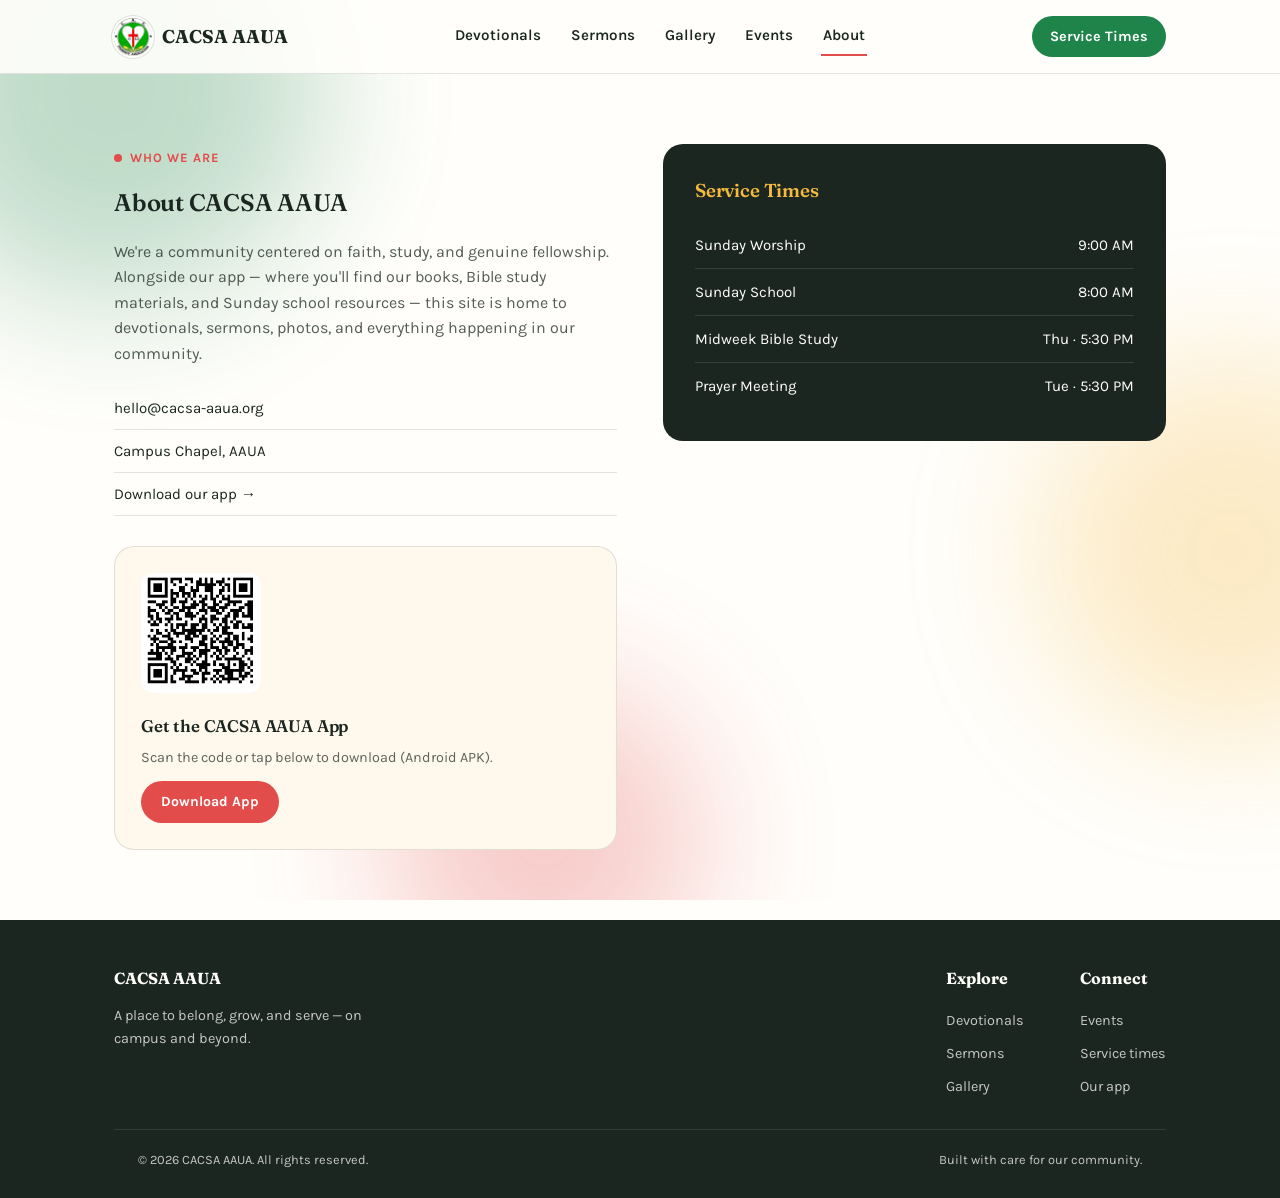
==== about-1.html @ 53dea5c8 "Add files via upload" ====
<!DOCTYPE html>
<html lang="en">
<head>
<meta charset="UTF-8">
<meta name="viewport" content="width=device-width, initial-scale=1.0">
<title>CACSA AAUA — About</title>
<link rel="icon" type="image/png" href="logo.png">
<script src="https://identity.netlify.com/v1/netlify-identity-widget.js"></script>
<link rel="preconnect" href="https://fonts.googleapis.com">
<link href="https://fonts.googleapis.com/css2?family=Fraunces:ital,opsz,wght@0,9..144,400;0,9..144,600;0,9..144,700;1,9..144,500&family=Karla:wght@400;500;600;700;800&display=swap" rel="stylesheet">
<link rel="stylesheet" href="style.css">
</head>
<body>
<div class="bg-anim"><span class="b1"></span><span class="b2"></span><span class="b3"></span></div>

<header class="site">
  <nav>
    <a href="index.html" class="brand"><img src="logo.png" alt="CACSA AAUA logo" class="brand-mark"> CACSA AAUA</a>
    <button class="menu-toggle" id="menuToggle" aria-label="Toggle menu" aria-expanded="false">☰</button>
    <div class="navlinks" id="navLinks">
      <a href="devotionals.html" class="">Devotionals</a>
      <a href="sermons.html" class="">Sermons</a>
      <a href="gallery.html" class="">Gallery</a>
      <a href="events.html" class="">Events</a>
      <a href="about.html" class="active">About</a>
    </div>
    <a href="about.html" class="nav-cta">Service Times</a>
  </nav>
</header>

<section>
  <div class="wrap about-grid">
    <div>
      <div class="eyebrow">Who we are</div>
      <h1 style="margin-bottom:16px;">About CACSA AAUA</h1>
      <p style="color:rgba(27,38,33,0.75); margin-bottom:20px;">We're a community centered on faith, study, and genuine fellowship. Alongside our app — where you'll find our books, Bible study materials, and Sunday school resources — this site is home to devotionals, sermons, photos, and everything happening in our community.</p>
      <div class="contact-list">
        <a href="mailto:hello@cacsa-aaua.org">hello@cacsa-aaua.org</a>
        <p>Campus Chapel, AAUA</p>
        <a href="https://github.com/eminowatosin0/CACSA-AAUA-APP/releases/download/v1.0/CACSA.AAUA.apk">Download our app →</a>
      </div>
      <div style="margin-top:30px; background:var(--paper); border:1px solid var(--line); border-radius:20px; padding:26px; display:flex; align-items:center; gap:20px; flex-wrap:wrap;">
        <img src="app-qr.jpg" alt="Scan to download the CACSA AAUA app" style="width:120px; height:120px; border-radius:12px; flex-shrink:0;">
        <div>
          <h3 style="font-size:1.05rem; margin-bottom:6px;">Get the CACSA AAUA App</h3>
          <p style="font-size:0.9rem; color:rgba(27,38,33,0.7); margin-bottom:12px;">Scan the code or tap below to download (Android APK).</p>
          <a href="https://github.com/eminowatosin0/CACSA-AAUA-APP/releases/download/v1.0/CACSA.AAUA.apk" class="btn btn-primary" style="padding:10px 20px; font-size:0.88rem;">Download App</a>
        </div>
      </div>
    </div>
    <div class="times-card">
      <h3>Service Times</h3>
      <div class="time-row"><span>Sunday Worship</span><span>9:00 AM</span></div>
      <div class="time-row"><span>Sunday School</span><span>8:00 AM</span></div>
      <div class="time-row"><span>Midweek Bible Study</span><span>Thu · 5:30 PM</span></div>
      <div class="time-row"><span>Prayer Meeting</span><span>Tue · 5:30 PM</span></div>
    </div>
  </div>
</section>

<footer>
  <div class="wrap">
    <div class="footer-inner">
      <div style="max-width:280px;">
        <h4>CACSA AAUA</h4>
        <p style="font-size:0.9rem;">A place to belong, grow, and serve — on campus and beyond.</p>
      </div>
      <div class="cols">
        <div>
          <h4>Explore</h4>
          <a href="devotionals.html">Devotionals</a>
          <a href="sermons.html">Sermons</a>
          <a href="gallery.html">Gallery</a>
        </div>
        <div>
          <h4>Connect</h4>
          <a href="events.html">Events</a>
          <a href="about.html">Service times</a>
          <a href="https://github.com/eminowatosin0/CACSA-AAUA-APP/releases/download/v1.0/CACSA.AAUA.apk">Our app</a>
        </div>
      </div>
    </div>
    <div class="wrap footer-bottom">
      <span>© 2026 CACSA AAUA. All rights reserved.</span>
      <span>Built with care for our community.</span>
    </div>
  </div>
</footer>

<script src="site.js"></script>
</body>
</html>
---- style.css ----
:root{
  --green:#1E8449;
  --green-dark:#146638;
  --red:#E24C4B;
  --gold:#F4B93D;
  --cream:#FFFEFB;
  --paper:#FFF8EC;
  --ink:#1B2621;
  --line: rgba(27,38,33,0.12);
}
*{box-sizing:border-box; margin:0; padding:0;}
html{scroll-behavior:smooth;}
body{
  background:var(--cream);
  color:var(--ink);
  font-family:'Karla', sans-serif;
  line-height:1.6;
  position:relative;
  overflow-x:hidden;
}
h1,h2,h3, .display{
  font-family:'Fraunces', serif;
  font-weight:600;
  letter-spacing:-0.01em;
}
a{color:inherit; text-decoration:none;}
img{max-width:100%; display:block;}
.wrap{max-width:1100px; margin:0 auto; padding:0 24px;}
a:focus-visible, button:focus-visible{ outline:3px solid var(--green); outline-offset:3px; }

/* Animated ambient background — three soft blobs in the logo's colors, drifting slowly */
.bg-anim{
  position:fixed; inset:0; z-index:-1; overflow:hidden; pointer-events:none;
}
.bg-anim span{
  position:absolute; border-radius:50%; filter:blur(70px); opacity:0.28;
}
.bg-anim .b1{ width:420px; height:420px; background:var(--green); top:-120px; left:-100px; animation:float1 22s ease-in-out infinite; }
.bg-anim .b2{ width:380px; height:380px; background:var(--gold); top:40%; right:-140px; animation:float2 26s ease-in-out infinite; }
.bg-anim .b3{ width:320px; height:320px; background:var(--red); bottom:-100px; left:30%; animation:float3 24s ease-in-out infinite; }
@keyframes float1{ 0%,100%{transform:translate(0,0);} 50%{transform:translate(60px,80px);} }
@keyframes float2{ 0%,100%{transform:translate(0,0);} 50%{transform:translate(-70px,60px);} }
@keyframes float3{ 0%,100%{transform:translate(0,0);} 50%{transform:translate(50px,-60px);} }
@media (prefers-reduced-motion: reduce){
  *{animation-duration:0.01ms !important; transition-duration:0.01ms !important;}
}

/* NAV */
header.site{ position:sticky; top:0; z-index:50; background:rgba(255,254,251,0.9); backdrop-filter:blur(8px); border-bottom:1px solid var(--line); }
nav{ display:flex; align-items:center; justify-content:space-between; padding:16px 24px; max-width:1100px; margin:0 auto; }
.brand{ display:flex; align-items:center; gap:10px; font-family:'Fraunces', serif; font-weight:700; font-size:1.15rem; }
.brand-mark{ width:38px; height:38px; border-radius:50%; object-fit:cover; flex-shrink:0; box-shadow:0 0 0 2px var(--cream), 0 0 0 3px var(--line); }
.navlinks{ display:flex; gap:26px; font-weight:600; font-size:0.95rem; }
.navlinks a{ padding:6px 2px; border-bottom:2px solid transparent; transition:border-color .2s; }
.navlinks a:hover, .navlinks a.active{ border-color:var(--red); }
.nav-cta{ background:var(--green); color:#fff; padding:9px 18px; border-radius:100px; font-weight:700; font-size:0.9rem; }
.menu-toggle{ display:none; background:none; border:none; font-size:1.6rem; cursor:pointer; color:var(--ink); }
@media (max-width:820px){
  .navlinks{ position:absolute; top:100%; left:0; right:0; background:var(--cream); flex-direction:column; gap:0; border-bottom:1px solid var(--line); max-height:0; overflow:hidden; transition:max-height .3s ease; }
  .navlinks.open{max-height:400px;}
  .navlinks a{ padding:14px 24px; border-bottom:1px solid var(--line); width:100%; }
  .menu-toggle{display:block;}
  .nav-cta{display:none;}
}

/* HERO */
.hero{ padding:64px 24px 50px; position:relative; }
.eyebrow{ display:inline-flex; align-items:center; gap:8px; font-weight:700; font-size:0.8rem; letter-spacing:0.08em; text-transform:uppercase; color:var(--red); margin-bottom:16px; }
.eyebrow::before{ content:''; width:8px; height:8px; border-radius:50%; background:var(--red); }
.hero h1{ font-size:clamp(2.2rem, 5vw, 3.4rem); line-height:1.08; margin-bottom:18px; }
.hero h1 em{ font-style:italic; color:var(--green); }
.hero p.lede{ font-size:1.1rem; color:rgba(27,38,33,0.75); max-width:52ch; margin-bottom:26px; }
.btn{ display:inline-block; padding:13px 26px; border-radius:100px; font-weight:700; font-size:0.95rem; transition:transform .15s ease, box-shadow .15s ease; }
.btn-primary{ background:var(--red); color:#fff; }
.btn-primary:hover{ transform:translateY(-2px); box-shadow:0 10px 24px rgba(226,76,75,0.35); }
.btn-ghost{ border:2px solid var(--ink); color:var(--ink); }
.btn-ghost:hover{ background:var(--ink); color:var(--cream); }

/* PAGE HUB — the nav cards linking to each section page */
.hub-grid{ display:grid; grid-template-columns:repeat(4,1fr); gap:20px; margin-top:10px; }
.hub-card{
  background:var(--paper); border:1px solid var(--line); border-radius:20px; padding:26px 22px;
  transition:transform .2s ease, box-shadow .2s ease, border-color .2s ease;
}
.hub-card:hover{ transform:translateY(-4px); box-shadow:0 16px 32px rgba(27,38,33,0.08); border-color:var(--green); }
.hub-card .ico{ width:44px; height:44px; border-radius:12px; display:flex; align-items:center; justify-content:center; font-size:1.3rem; margin-bottom:14px; color:#fff; }
.hub-card h3{ font-size:1.1rem; margin-bottom:6px; }
.hub-card p{ font-size:0.88rem; color:rgba(27,38,33,0.65); }
.hub-card .go{ display:inline-block; margin-top:12px; font-weight:700; font-size:0.85rem; color:var(--red); }
@media (max-width:820px){ .hub-grid{grid-template-columns:1fr 1fr;} }
@media (max-width:520px){ .hub-grid{grid-template-columns:1fr;} }

/* BULLETIN STRIP */
.bulletin{ background:var(--ink); color:var(--cream); padding:18px 0; overflow:hidden; border-top:1px solid rgba(255,255,255,0.1); border-bottom:1px solid rgba(255,255,255,0.1); }
.bulletin-track{ display:flex; gap:60px; white-space:nowrap; animation:scroll 28s linear infinite; width:max-content; }
@keyframes scroll{ from{transform:translateX(0);} to{transform:translateX(-50%);} }
.bulletin-item{ font-family:'Fraunces', serif; font-style:italic; font-size:1.02rem; opacity:0.95; }
.bulletin-item b{ font-style:normal; color:var(--gold); font-weight:700; }

/* SECTIONS */
section{ padding:70px 0; }
.page-head{ max-width:640px; margin-bottom:40px; }
.page-head h1{ font-size:clamp(1.9rem, 3.6vw, 2.6rem); }
.page-head p{ color:rgba(27,38,33,0.7); margin-top:10px; font-size:1.05rem; }
.alt{ background:var(--paper); }

/* Devotionals */
.card-grid{ display:grid; grid-template-columns:repeat(3,1fr); gap:22px; }
.devo-card{ background:var(--cream); border-radius:20px; padding:26px; border:1px solid var(--line); transition:transform .2s ease, box-shadow .2s ease; }
.devo-card:hover{ transform:translateY(-4px); box-shadow:0 16px 32px rgba(27,38,33,0.08); }
.devo-date{ font-size:0.8rem; font-weight:700; text-transform:uppercase; letter-spacing:0.06em; color:var(--green); margin-bottom:10px; }
.devo-card h3{ font-size:1.2rem; margin-bottom:8px; }
.devo-card p{ color:rgba(27,38,33,0.7); font-size:0.94rem; }

/* Sermons */
.sermon-list{ display:flex; flex-direction:column; border-top:1px solid var(--line); }
.sermon-row{ display:grid; grid-template-columns:56px 1fr auto; gap:20px; align-items:center; padding:20px 0; border-bottom:1px solid var(--line); }
.sermon-play{ width:52px; height:52px; border-radius:50%; background:var(--green); color:#fff; display:flex; align-items:center; justify-content:center; font-size:1.1rem; flex-shrink:0; }
.sermon-row h3{ font-size:1.1rem; margin-bottom:4px; }
.sermon-row p{ font-size:0.88rem; color:rgba(27,38,33,0.65); }
.sermon-right{ display:flex; flex-direction:column; align-items:flex-end; gap:8px; }
.sermon-tag{ font-size:0.78rem; font-weight:700; padding:6px 14px; border-radius:100px; background:var(--gold); color:var(--ink); white-space:nowrap; }
.telegram-btn{ display:inline-flex; align-items:center; gap:6px; font-size:0.82rem; font-weight:700; color:#fff; background:#229ED9; padding:7px 14px; border-radius:100px; }
.telegram-btn:hover{ opacity:0.9; }

/* Gallery */
.gallery-grid{ display:grid; grid-template-columns:repeat(4, 1fr); grid-auto-rows:140px; gap:14px; }
.gallery-grid div:nth-child(1){ grid-column:span 2; grid-row:span 2; }
.gallery-grid div:nth-child(4){ grid-row:span 2; }
.gallery-grid div{ border-radius:16px; display:flex; align-items:center; justify-content:center; color:rgba(255,255,255,0.85); font-weight:700; font-size:0.85rem; text-align:center; padding:10px; background-size:cover; background-position:center; }
.g1{background:linear-gradient(135deg,var(--green),var(--gold));}
.g2{background:linear-gradient(135deg,var(--red),var(--green));}
.g3{background:linear-gradient(135deg,var(--gold),var(--red));}
.g4{background:linear-gradient(135deg,var(--green-dark),var(--gold));}
.g5{background:linear-gradient(135deg,var(--red),var(--gold));}
.g6{background:linear-gradient(135deg,var(--green),var(--red));}

/* Events */
.events{ display:flex; flex-direction:column; gap:16px; }
.event-row{ display:grid; grid-template-columns:76px 1fr auto; gap:20px; align-items:center; background:var(--cream); border:1px solid var(--line); border-radius:16px; padding:18px 22px; }
.event-date{ text-align:center; font-family:'Fraunces', serif; background:var(--gold); color:var(--ink); border-radius:12px; padding:10px 0; }
.event-date .num{ font-size:1.4rem; font-weight:700; display:block; line-height:1; }
.event-date .mon{ font-size:0.72rem; text-transform:uppercase; font-weight:700; }
.event-row h3{ font-size:1.05rem; }
.event-row p{ font-size:0.86rem; color:rgba(27,38,33,0.65); }
.event-time{ font-weight:700; font-size:0.88rem; color:var(--green); white-space:nowrap; }

/* About / times / contact */
.about-grid{ display:grid; grid-template-columns:1fr 1fr; gap:46px; align-items:start; }
.times-card{ background:var(--ink); color:var(--cream); border-radius:20px; padding:32px; }
.times-card h3{ margin-bottom:16px; color:var(--gold); }
.time-row{ display:flex; justify-content:space-between; padding:11px 0; border-bottom:1px solid rgba(255,255,255,0.12); font-size:0.94rem; }
.time-row:last-child{border-bottom:none;}
.contact-list{ margin-top:18px; }
.contact-list a, .contact-list p{ display:block; padding:9px 0; border-bottom:1px solid var(--line); font-size:0.94rem; }

/* Footer */
footer{ background:var(--ink); color:rgba(255,254,251,0.75); padding:46px 0 28px; }
.footer-inner{ display:flex; justify-content:space-between; flex-wrap:wrap; gap:28px; padding-bottom:26px; border-bottom:1px solid rgba(255,255,255,0.1); }
footer h4{ color:var(--cream); font-family:'Fraunces',serif; margin-bottom:12px; }
footer .cols{ display:flex; gap:56px; flex-wrap:wrap; }
footer a{ display:block; padding:5px 0; font-size:0.9rem; }
footer a:hover{ color:var(--gold); }
.footer-bottom{ padding-top:20px; font-size:0.8rem; display:flex; justify-content:space-between; flex-wrap:wrap; gap:10px; }

@media (max-width:820px){
  .card-grid{grid-template-columns:1fr;}
  .about-grid{grid-template-columns:1fr;}
  .gallery-grid{grid-template-columns:repeat(2,1fr);}
  .sermon-row{grid-template-columns:44px 1fr;}
  .sermon-right{grid-column:2; align-items:flex-start; flex-direction:row; margin-top:6px;}
}
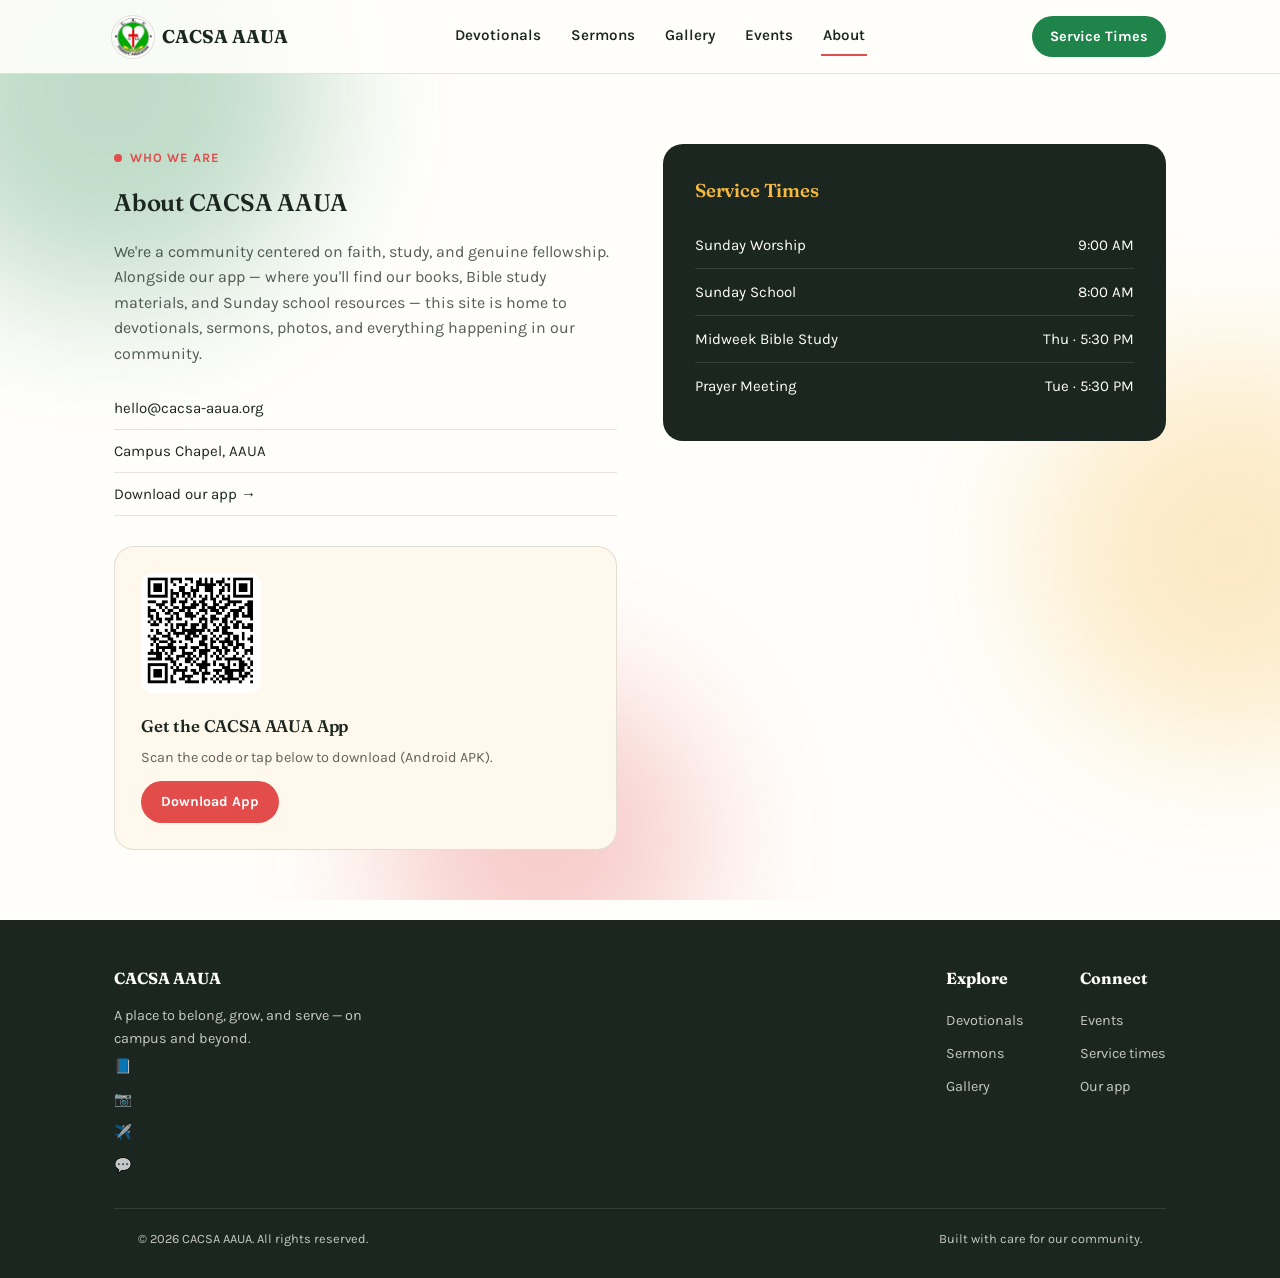
==== commit 6ce4da15: "Add files via upload" ====
--- a/about-1.html
+++ b/about-1.html
@@ -33,10 +33,10 @@
     <div>
       <div class="eyebrow">Who we are</div>
       <h1 style="margin-bottom:16px;">About CACSA AAUA</h1>
-      <p style="color:rgba(27,38,33,0.75); margin-bottom:20px;">We're a community centered on faith, study, and genuine fellowship. Alongside our app — where you'll find our books, Bible study materials, and Sunday school resources — this site is home to devotionals, sermons, photos, and everything happening in our community.</p>
+      <p id="aboutBody" style="color:rgba(27,38,33,0.75); margin-bottom:20px;">We're a community centered on faith, study, and genuine fellowship. Alongside our app — where you'll find our books, Bible study materials, and Sunday school resources — this site is home to devotionals, sermons, photos, and everything happening in our community.</p>
       <div class="contact-list">
-        <a href="mailto:hello@cacsa-aaua.org">hello@cacsa-aaua.org</a>
-        <p>Campus Chapel, AAUA</p>
+        <a id="aboutEmail" href="mailto:hello@cacsa-aaua.org">hello@cacsa-aaua.org</a>
+        <p id="aboutAddress">Campus Chapel, AAUA</p>
         <a href="https://github.com/eminowatosin0/CACSA-AAUA-APP/releases/download/v1.0/CACSA.AAUA.apk">Download our app →</a>
       </div>
       <div style="margin-top:30px; background:var(--paper); border:1px solid var(--line); border-radius:20px; padding:26px; display:flex; align-items:center; gap:20px; flex-wrap:wrap;">
@@ -50,10 +50,10 @@
     </div>
     <div class="times-card">
       <h3>Service Times</h3>
-      <div class="time-row"><span>Sunday Worship</span><span>9:00 AM</span></div>
-      <div class="time-row"><span>Sunday School</span><span>8:00 AM</span></div>
-      <div class="time-row"><span>Midweek Bible Study</span><span>Thu · 5:30 PM</span></div>
-      <div class="time-row"><span>Prayer Meeting</span><span>Tue · 5:30 PM</span></div>
+      <div class="time-row"><span>Sunday Worship</span><span id="tSunday">9:00 AM</span></div>
+      <div class="time-row"><span>Sunday School</span><span id="tSchool">8:00 AM</span></div>
+      <div class="time-row"><span>Midweek Bible Study</span><span id="tBible">Thu · 5:30 PM</span></div>
+      <div class="time-row"><span>Prayer Meeting</span><span id="tPrayer">Tue · 5:30 PM</span></div>
     </div>
   </div>
 </section>
@@ -64,6 +64,12 @@
       <div style="max-width:280px;">
         <h4>CACSA AAUA</h4>
         <p style="font-size:0.9rem;">A place to belong, grow, and serve — on campus and beyond.</p>
+        <div class="social-links">
+          <a href="https://www.facebook.com/CACSAAAUA" target="_blank" rel="noopener" aria-label="Facebook">📘</a>
+          <a href="https://www.instagram.com/cacsaaaua" target="_blank" rel="noopener" aria-label="Instagram">📷</a>
+          <a href="https://t.me/Cacsafamily" target="_blank" rel="noopener" aria-label="Telegram">✈️</a>
+          <a href="https://chat.whatsapp.com/LBywngMGLNALugsoNwS8Ck?s=cl&p=a&mlu=4" target="_blank" rel="noopener" aria-label="WhatsApp">💬</a>
+        </div>
       </div>
       <div class="cols">
         <div>
